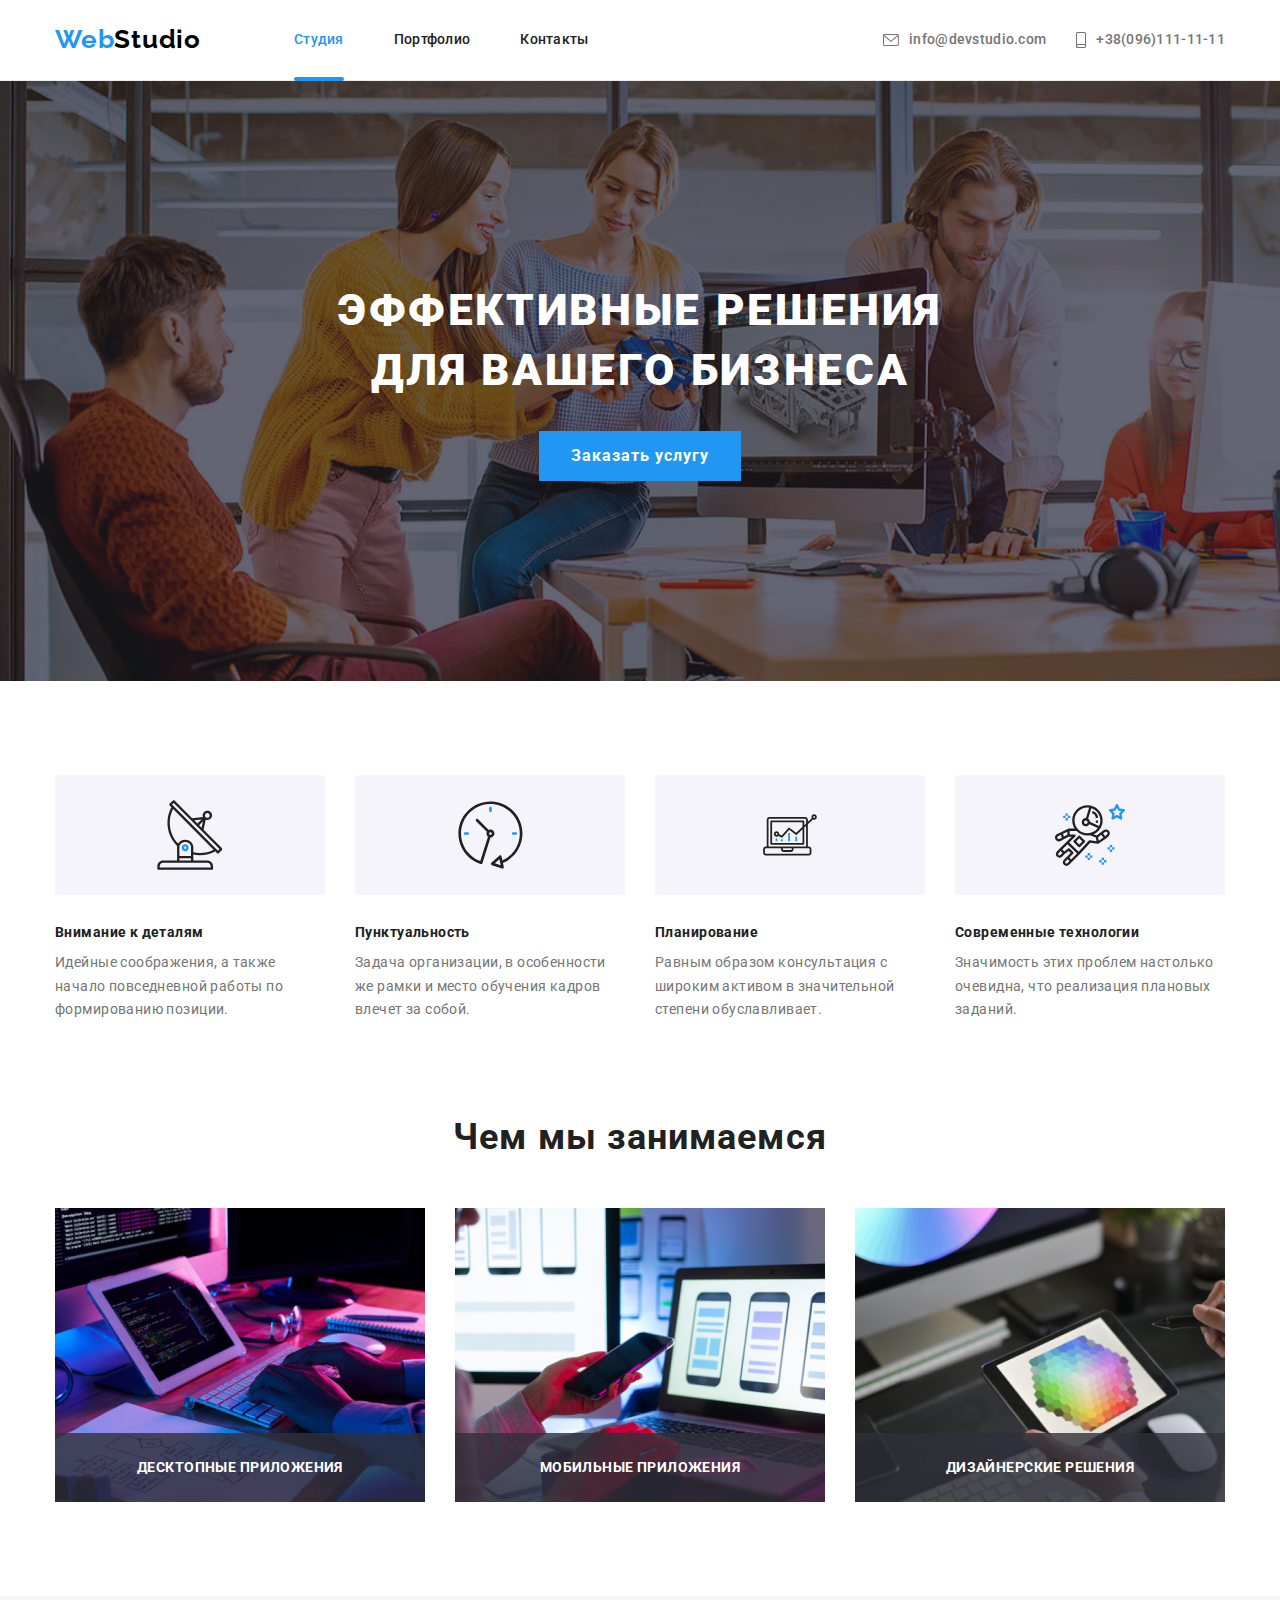
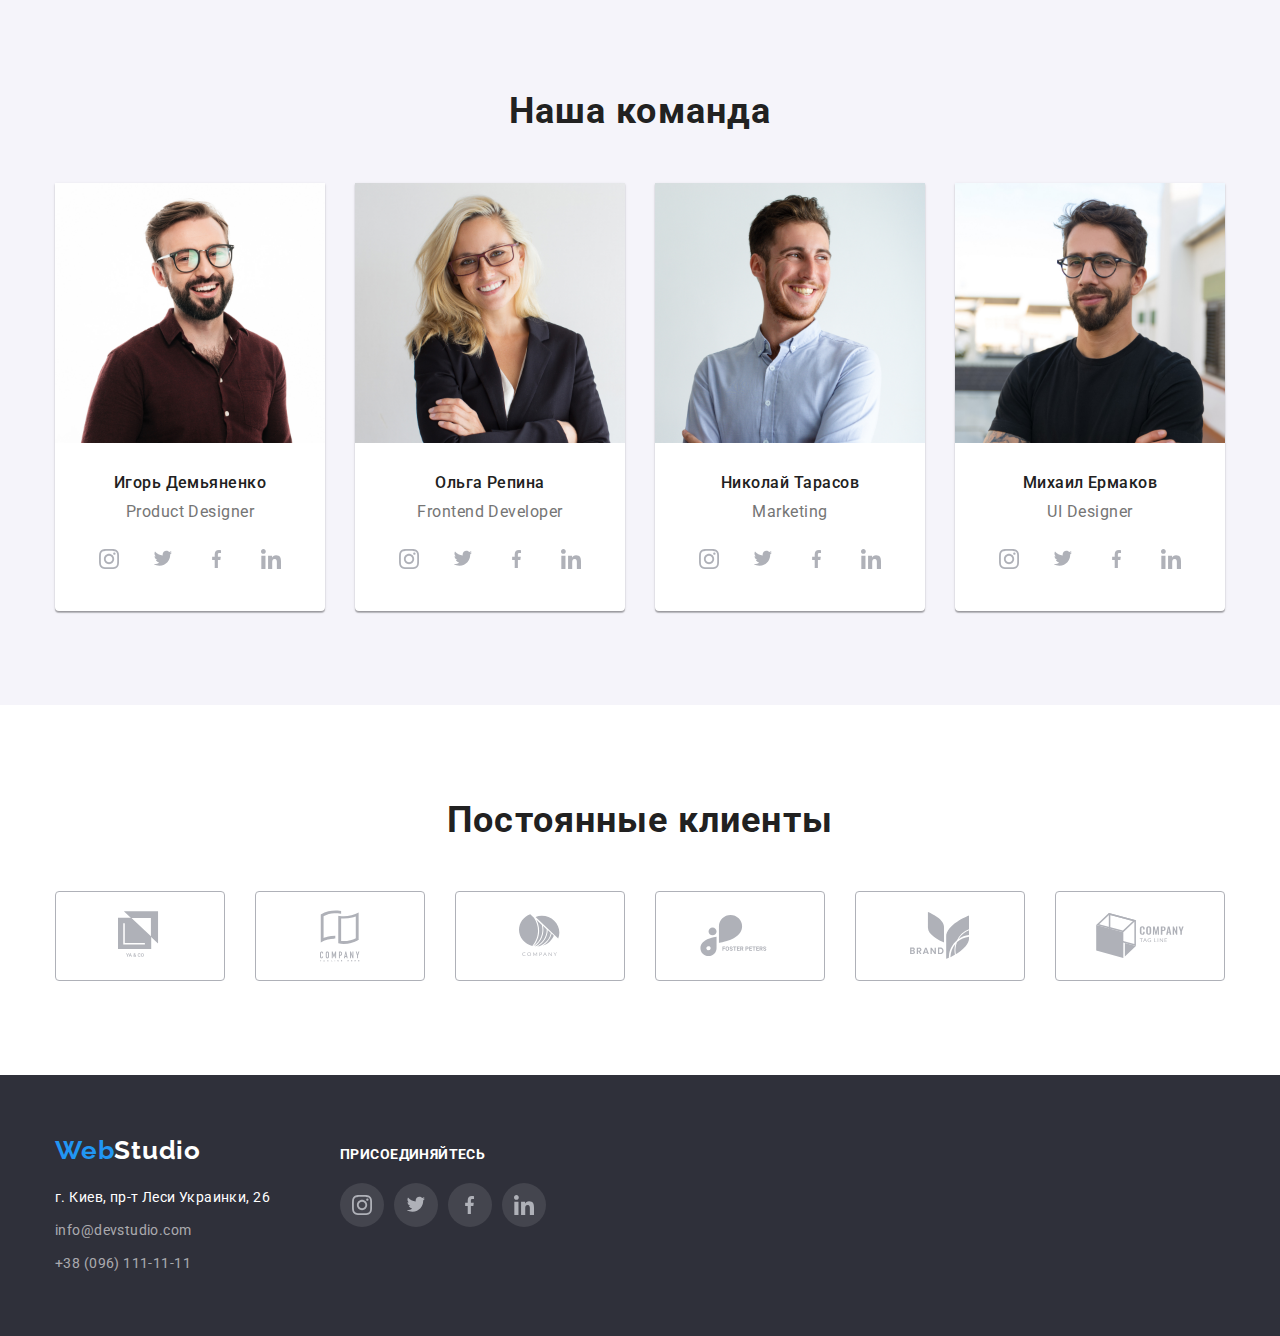
==== index.html @ 2806448b "початок 6 роботи" ====
<!DOCTYPE html>
<html lang="ru">
  <head>
    <meta charset="UTF-8" />
    <meta name="viewport" content="width=device-width, initial-scale=1.0" />
    <title>Home_work</title>
    <link rel="stylesheet" href="./css/normalize.css" />
    <link rel="stylesheet" href="./css/styles.css" />
    <link
      rel="stylesheet"
      href="https://fonts.googleapis.com/css2?family=Raleway:wght@700&family=Roboto:wght@400;500;700;900&display=swap"
    />
  </head>
  <body>
    <header class="header">
      <div class="container header-flexbox">
        <nav class="header-menu">
          <a class="logo-header" href="./index.html">
            <span>Web</span>Studio
          </a>
          <ul class="navigation">
            <li class="navigation-item">
              <a class="navigation-link current" href="./index.html">Студия</a>
            </li>
            <li class="navigation-item">
              <a class="navigation-link" href="./portfolio.html">Портфолио</a>
            </li>
            <li class="navigation-item">
              <a class="navigation-link" href="">Контакты</a>
            </li>
          </ul>
        </nav>
        <ul class="contacts">
          <li class="contacts-item">
            <a href="mailto:info@devstudio.com" class="contacts-link"
              ><svg class="contacts-icon" width="16" height="12">
                <use
                  href="./images/icons/symbol-defs.svg#icon-envelope"
                ></use></svg
              >info@devstudio.com</a
            >
          </li>
          <li class="contacts-item">
            <a href="tel:+380961111111" class="contacts-link"
              ><svg class="contacts-icon" width="10" height="16">
                <use
                  href="./images/icons/symbol-defs.svg#icon-smartphone"
                ></use></svg
              >+38(096)111-11-11</a
            >
          </li>
        </ul>
      </div>
    </header>
    <main>
      <section class="title">
        <h1 class="main-title">Эффективные решения для вашего бизнеса</h1>
        <button class="title-button" data-modal-open>Заказать услугу</button>
      </section>
      <!-- Преимущества компании -->
      <section class="benefits-section">
        <div class="container">
          <ul class="benefits">
            <li class="benefits-item">
              <div class="benefits-icon">
                <svg width="65.32" height="70">
                  <use href="./images/icons/symbol-defs.svg#icon-antenna"></use>
                </svg>
              </div>
              <h3 class="benefits-title">Внимание к деталям</h3>
              <p class="benefits-text">
                Идейные соображения, а также начало повседневной работы по
                формированию позиции.
              </p>
            </li>
            <li class="benefits-item">
              <div class="benefits-icon">
                <svg width="66.96" height="70">
                  <use href="./images/icons/symbol-defs.svg#icon-clock"></use>
                </svg>
              </div>
              <h3 class="benefits-title">Пунктуальность</h3>
              <p class="benefits-text">
                Задача организации, в особенности же рамки и место обучения
                кадров влечет за собой.
              </p>
            </li>
            <li class="benefits-item">
              <div class="benefits-icon">
                <svg width="70" height="53.69">
                  <use href="./images/icons/symbol-defs.svg#icon-diagram"></use>
                </svg>
              </div>
              <h3 class="benefits-title">Планирование</h3>
              <p class="benefits-text">
                Равным образом консультация с широким активом в значительной
                степени обуславливает.
              </p>
            </li>
            <li class="benefits-item">
              <div class="benefits-icon">
                <svg width="70" height="70">
                  <use
                    href="./images/icons/symbol-defs.svg#icon-astronaut"
                  ></use>
                </svg>
              </div>
              <h3 class="benefits-title">Современные технологии</h3>
              <p class="benefits-text">
                Значимость этих проблем настолько очевидна, что реализация
                плановых заданий.
              </p>
            </li>
          </ul>
        </div>
      </section>
      <!-- Чем занимается компания -->
      <section class="section">
        <div class="container">
          <h2 class="section-article">Чем мы занимаемся</h2>
          <ul class="work-list">
            <li class="work-item">
              <img src="./images/img.jpg" width="370" alt="рабочее место" />
              <h3 class="work-item-title">Десктопные приложения</h3>
            </li>
            <li class="work-item">
              <img src="./images/img-(1).jpg" width="370" alt="смартфон" />
              <h3 class="work-item-title">Мобильные приложения</h3>
            </li>
            <li class="work-item">
              <img
                src="./images/img-(2).jpg"
                width="370"
                alt="дизайнерский макет"
              />
              <h3 class="work-item-title">Дизайнерские решения</h3>
            </li>
          </ul>
        </div>
      </section>
      <!-- Наша команда -->
      <section class="section team">
        <div class="container">
          <h2 class="section-article">Наша команда</h2>
          <ul class="team-list">
            <li class="team-item">
              <img
                class="team-img"
                width="270"
                src="./images/Igor.jpg"
                alt="Игорь Демьяненко"
              />
              <div class="team-content">
                <h3 class="team-title">Игорь Демьяненко</h3>
                <p lang="en" class="team-text">Product Designer</p>
                <ul class="social-list">
                  <li class="social-item">
                    <a href="https://www.instagram.com/" class="social-link"
                      ><svg class="social-icon" width="20" height="20">
                        <use
                          href="./images/icons/symbol-defs.svg#icon-instagram"
                        ></use></svg
                    ></a>
                  </li>
                  <li class="social-item">
                    <a href="https://twitter.com/?lang=ru" class="social-link"
                      ><svg class="social-icon" width="20" height="16.5">
                        <use
                          href="./images/icons/symbol-defs.svg#icon-twitter"
                        ></use></svg
                    ></a>
                  </li>
                  <li class="social-item">
                    <a href="https://www.facebook.com/" class="social-link"
                      ><svg class="social-icon" width="10" height="20">
                        <use
                          href="./images/icons/symbol-defs.svg#icon-facebook"
                        ></use></svg
                    ></a>
                  </li>
                  <li class="social-item">
                    <a href="https://www.linkedin.com/" class="social-link"
                      ><svg class="social-icon" width="20" height="20">
                        <use
                          href="./images/icons/symbol-defs.svg#icon-linkedin"
                        ></use></svg
                    ></a>
                  </li>
                </ul>
              </div>
            </li>
            <li class="team-item">
              <img
                class="team-img"
                width="270"
                src="./images/Olga.jpg"
                alt="Ольга Репина"
              />
              <div class="team-content">
                <h3 class="team-title">Ольга Репина</h3>
                <p lang="en" class="team-text">Frontend Developer</p>
                <ul class="social-list">
                  <li class="social-item">
                    <a href="https://www.instagram.com/" class="social-link"
                      ><svg class="social-icon" width="20" height="20">
                        <use
                          href="./images/icons/symbol-defs.svg#icon-instagram"
                        ></use></svg
                    ></a>
                  </li>
                  <li class="social-item">
                    <a href="https://twitter.com/?lang=ru" class="social-link"
                      ><svg class="social-icon" width="20" height="16.5">
                        <use
                          href="./images/icons/symbol-defs.svg#icon-twitter"
                        ></use></svg
                    ></a>
                  </li>
                  <li class="social-item">
                    <a href="https://www.facebook.com/" class="social-link"
                      ><svg class="social-icon" width="10" height="20">
                        <use
                          href="./images/icons/symbol-defs.svg#icon-facebook"
                        ></use></svg
                    ></a>
                  </li>
                  <li class="social-item">
                    <a href="https://www.linkedin.com/" class="social-link"
                      ><svg class="social-icon" width="20" height="20">
                        <use
                          href="./images/icons/symbol-defs.svg#icon-linkedin"
                        ></use></svg
                    ></a>
                  </li>
                </ul>
              </div>
            </li>
            <li class="team-item">
              <img
                class="team-img"
                width="270"
                src="./images/Nikolaj.jpg"
                alt="Николай Тарасов"
              />
              <div class="team-content">
                <h3 class="team-title">Николай Тарасов</h3>
                <p lang="en" class="team-text">Marketing</p>
                <ul class="social-list">
                  <li class="social-item">
                    <a href="https://www.instagram.com/" class="social-link"
                      ><svg class="social-icon" width="20" height="20">
                        <use
                          href="./images/icons/symbol-defs.svg#icon-instagram"
                        ></use></svg
                    ></a>
                  </li>
                  <li class="social-item">
                    <a href="https://twitter.com/?lang=ru" class="social-link"
                      ><svg class="social-icon" width="20" height="16.5">
                        <use
                          href="./images/icons/symbol-defs.svg#icon-twitter"
                        ></use></svg
                    ></a>
                  </li>
                  <li class="social-item">
                    <a href="https://www.facebook.com/" class="social-link"
                      ><svg class="social-icon" width="10" height="20">
                        <use
                          href="./images/icons/symbol-defs.svg#icon-facebook"
                        ></use></svg
                    ></a>
                  </li>
                  <li class="social-item">
                    <a href="https://www.linkedin.com/" class="social-link"
                      ><svg class="social-icon" width="20" height="20">
                        <use
                          href="./images/icons/symbol-defs.svg#icon-linkedin"
                        ></use></svg
                    ></a>
                  </li>
                </ul>
              </div>
            </li>
            <li class="team-item">
              <img
                class="team-img"
                width="270"
                src="./images/Mihail.jpg"
                alt="Михаил Ермаков"
              />
              <div class="team-content">
                <h3 class="team-title">Михаил Ермаков</h3>
                <p lang="en" class="team-text">UI Designer</p>
                <ul class="social-list">
                  <li class="social-item">
                    <a href="https://www.instagram.com/" class="social-link"
                      ><svg class="social-icon" width="20" height="20">
                        <use
                          href="./images/icons/symbol-defs.svg#icon-instagram"
                        ></use></svg
                    ></a>
                  </li>
                  <li class="social-item">
                    <a href="https://twitter.com/?lang=ru" class="social-link"
                      ><svg class="social-icon" width="20" height="16.5">
                        <use
                          href="./images/icons/symbol-defs.svg#icon-twitter"
                        ></use></svg
                    ></a>
                  </li>
                  <li class="social-item">
                    <a href="https://www.facebook.com/" class="social-link"
                      ><svg class="social-icon" width="10" height="20">
                        <use
                          href="./images/icons/symbol-defs.svg#icon-facebook"
                        ></use></svg
                    ></a>
                  </li>
                  <li class="social-item">
                    <a href="https://www.linkedin.com/" class="social-link"
                      ><svg class="social-icon" width="20" height="20">
                        <use
                          href="./images/icons/symbol-defs.svg#icon-linkedin"
                        ></use></svg
                    ></a>
                  </li>
                </ul>
              </div>
            </li>
          </ul>
        </div>
      </section>
      <section class="section">
        <div class="container">
          <h2 class="clients-title">Постоянные клиенты</h2>
          <ul class="clients-list">
            <li class="clients-item">
              <a href="" class="clients-link"
                ><svg class="clients-icon" width="44.27" height="49.23">
                  <use
                    href="./images/icons/symbol-defs.svg#icon-logo_1"
                  ></use></svg
              ></a>
            </li>
            <li class="clients-item">
              <a href="" class="clients-link"
                ><svg class="clients-icon" width="40" height="52">
                  <use
                    href="./images/icons/symbol-defs.svg#icon-logo_2"
                  ></use></svg
              ></a>
            </li>
            <li class="clients-item">
              <a href="" class="clients-link"
                ><svg class="clients-icon" width="41" height="42.6">
                  <use
                    href="./images/icons/symbol-defs.svg#icon-logo_3"
                  ></use></svg
              ></a>
            </li>
            <li class="clients-item">
              <a href="" class="clients-link"
                ><svg class="clients-icon" width="79.66" height="42.02">
                  <use
                    href="./images/icons/symbol-defs.svg#icon-logo_4"
                  ></use></svg
              ></a>
            </li>
            <li class="clients-item">
              <a href="" class="clients-link"
                ><svg class="clients-icon" width="59" height="47">
                  <use
                    href="./images/icons/symbol-defs.svg#icon-logo_5"
                  ></use></svg
              ></a>
            </li>
            <li class="clients-item">
              <a href="" class="clients-link"
                ><svg class="clients-icon" width="88.46" height="45.44">
                  <use
                    href="./images/icons/symbol-defs.svg#icon-logo_6"
                  ></use></svg
              ></a>
            </li>
          </ul>
        </div>
      </section>
    </main>
    <footer class="footer">
      <div class="container footer-container">
        <div>
          <a class="logo-footer" href="./index.html">
            <span>Web</span>Studio
          </a>
          <address class="address">
            <span class="address-text">г. Киев, пр-т Леси Украинки, 26</span>
            <a href="mailto:info@devstudio.com" class="footer-contact"
              >info@devstudio.com</a
            >
            <a href="tel:+380961111111" class="footer-contact"
              >+38 (096) 111-11-11</a
            >
          </address>
        </div>
        <div class="footer-social">
          <p class="footer-social-title">присоединяйтесь</p>
          <ul class="social-list">
            <li class="social-item">
              <a href="https://www.instagram.com/" class="social-link"
                ><svg class="social-icon" width="20" height="20">
                  <use
                    href="./images/icons/symbol-defs.svg#icon-instagram"
                  ></use></svg
              ></a>
            </li>
            <li class="social-item">
              <a href="https://twitter.com/?lang=ru" class="social-link"
                ><svg class="social-icon" width="20" height="16.5">
                  <use
                    href="./images/icons/symbol-defs.svg#icon-twitter"
                  ></use></svg
              ></a>
            </li>
            <li class="social-item">
              <a href="https://www.facebook.com/" class="social-link"
                ><svg class="social-icon" width="10" height="20">
                  <use
                    href="./images/icons/symbol-defs.svg#icon-facebook"
                  ></use></svg
              ></a>
            </li>
            <li class="social-item">
              <a href="https://www.linkedin.com/" class="social-link"
                ><svg class="social-icon" width="20" height="20">
                  <use
                    href="./images/icons/symbol-defs.svg#icon-linkedin"
                  ></use></svg
              ></a>
            </li>
          </ul>
        </div>
      </div>
    </footer>
    <div class="backdrop is-hidden" data-modal>
      <div class="modal">
        <button class="modal-close-button" data-modal-close>
          <svg
            width="30"
            height="30"
            fill="none"
            xmlns="http://www.w3.org/2000/svg"
          >
            <circle cx="15" cy="15" r="15" fill="#fff" />
            <circle
              cx="15"
              cy="15"
              r="14.5"
              stroke="#000"
              stroke-opacity=".1"
            />
            <path
              d="M21 10.108L19.892 9 15.5 13.392 11.108 9 10 10.108l4.392 4.392L10 18.892 11.108 20l4.392-4.392L19.892 20 21 18.892 16.608 14.5 21 10.108z"
              fill="#000"
            />
          </svg>
        </button>
      </div>
    </div>
    <script src="./js/modal.js"></script>
  </body>
</html>
---- css/styles.css ----
:root {
  --white: #fff;
  --active: #2196f3;
  --black-text: #212121;
  --gray-text: #757575;
  --gray-2: rgba(255, 255, 255, 0.6);
  --background: #2f303a;
  --background-2: #f5f4fa;
  --background-hero: #c4c4c4;
  --background-work: rgba(47, 48, 58, 0.8);
  --black: #000;
  --icon-color: #afb1b8;
  --portfolio-line: #ececec;
  --portfolio-item-border: #eeeeee;
  --portfolio-item-background: rgba(33, 150, 243, 0.9);
  --background-modal: rgba(0, 0, 0, 0.2);
}

img {
  display: block;
  max-width: 100%;
  height: auto;
}

body {
  font-family: 'Roboto', sans-serif;
}

.container {
  width: 1200px;
  padding: 0 15px;
  margin-right: auto;
  margin-left: auto;
}
/* Хедер початок */
.header-menu {
  display: flex;
  padding-top: 24px;
  padding-bottom: 25px;
}

.header {
  border-bottom: 1px solid var(--portfolio-line);
}

.navigation {
  display: flex;
  list-style: none;
  margin: 0;
  padding: 0;
  align-items: center;
}

.navigation-item:not(:last-child) {
  margin-right: 50px;
}

.contacts {
  display: flex;
  list-style: none;
  padding: 0;
  margin: 0;
}

.header-flexbox {
  display: flex;
  justify-content: space-between;
  align-items: center;
}

/* логотип ВебСтудіо */
.logo-header,
.logo-footer {
  font-family: 'Raleway', sans-serif;
  font-style: normal;
  font-weight: 700;
  font-size: 26px;
  line-height: 1.19;
  letter-spacing: 0.03em;
  text-decoration: none;
}
.logo-header {
  color: var(--black);
  margin-right: 93px;
}
.logo-footer {
  color: var(--white);
  margin-bottom: 20px;
  display: block;
}

/* меню навігації в хедері */

.navigation-link {
  display: block;
  font-style: normal;
  font-weight: 500;
  font-size: 14px;
  line-height: 1.14;
  letter-spacing: 0.02em;
  color: var(--black-text);
  text-decoration: none;
  padding-bottom: 7px;
  padding-top: 8px;
  transition-property: color;
  transition-duration: 250ms;
  transition-timing-function: cubic-bezier(0.4, 0, 0.2, 1);
}
.current {
  position: relative;
}
.current::after {
  content: '';
  width: 100%;
  height: 4px;
  border-radius: 2px;
  background-color: var(--active);
  position: absolute;
  bottom: -26px;
  left: 0;
}

.contacts-item:not(:last-child) {
  margin-right: 30px;
}
.contacts-icon {
  fill: currentColor;
  margin-right: 10px;
  transition-property: fill;
  transition-duration: 250ms;
  transition-timing-function: cubic-bezier(0.4, 0, 0.2, 1);
}
.contacts-link {
  display: flex;
  align-items: center;
  color: var(--gray-text);
  font-style: normal;
  font-weight: 500;
  font-size: 14px;
  line-height: 1.14;
  letter-spacing: 0.02em;
  text-decoration: none;
  transition-property: color;
  transition-duration: 250ms;
  transition-timing-function: cubic-bezier(0.4, 0, 0.2, 1);
}

.contacts-link:hover .contacts-icon,
.contacts-link:focus .contacts-icon {
  fill: var(--active);
}

/*  Хедер кінець */

/* футер початок */

.address {
  display: inline-block;
  color: var(--white);
  font-style: normal;
  font-weight: 400;
  font-size: 14px;
  line-height: 1.71;
  letter-spacing: 0.03em;
}
.address-text {
  display: block;
  margin-bottom: 9px;
}
/* тел і емеіл в футері */

.footer-contact {
  font-style: normal;
  font-weight: 400;
  font-size: 14px;
  line-height: 1.71;
  letter-spacing: 0.03em;
  color: var(--gray-2);
  text-decoration: none;
  display: block;
  transition-property: color;
  transition-duration: 250ms;
  transition-timing-function: cubic-bezier(0.4, 0, 0.2, 1);
}
.footer-contact:not(:last-child) {
  margin-bottom: 9px;
}
.footer {
  background-color: var(--background);
  padding: 60px 0;
}
.footer-container {
  display: flex;
  align-items: baseline;
}
.footer-social {
  margin-left: 70px;
}
.footer-social-title {
  font-style: normal;
  font-weight: 700;
  font-size: 14px;
  line-height: 1.14;
  letter-spacing: 0.03em;
  text-transform: uppercase;
  color: var(--white);
  margin: 0 0 20px;
}
.footer-social .social-link {
  background-color: rgba(255, 255, 255, 0.1);
  transition-property: background-color;
  transition-duration: 250ms;
  transition-timing-function: cubic-bezier(0.4, 0, 0.2, 1);
}

/* Футер кінець */

/* Основний контент плчаток */

.section {
  padding: 94px 0;
}

/* область "Эффективные решения для вашего бизнеса" */
.main-title {
  color: var(--white);
  font-style: normal;
  font-weight: 900;
  font-size: 44px;
  line-height: 1.36;
  text-align: center;
  letter-spacing: 0.06em;
  text-transform: uppercase;
  max-width: 696px;
  margin-right: auto;
  margin-left: auto;
  margin-top: 0;
  margin-bottom: 30px;
}

.title {
  background: linear-gradient(
      90deg,
      rgba(47, 48, 58, 0.4) 50%,
      rgba(47, 48, 58, 0.4) 100%
    ),
    url(../images/Background.jpg);
  padding: 200px 0;
  text-align: center;
  max-width: 1600px;
  margin-right: auto;
  margin-left: auto;
  background-color: var(--background-hero);
}
/* кнопка "заказать услуги" */
.title-button {
  background-color: var(--active);
  color: var(--white);
  font-style: normal;
  font-weight: 700;
  font-size: 16px;
  line-height: 1.875;
  padding: 10px 32px;
  letter-spacing: 0.06em;
  border: none;
}
/* Преимущества компании */
.benefits-section {
  padding-top: 94px;
}
.benefits-icon {
  background-color: var(--background-2);
  border-radius: 4px;
  width: 270px;
  height: 120px;
  margin-bottom: 30px;
  display: flex;
  align-items: center;
  justify-content: center;
}
.benefits-title {
  color: var(--black-text);
  font-style: normal;
  font-weight: 700;
  font-size: 14px;
  line-height: 1.14;
  letter-spacing: 0.03em;
  margin: 0 0 10px;
}
.benefits-text {
  color: var(--gray-text);
  font-style: normal;
  font-weight: 400;
  font-size: 14px;
  line-height: 1.71;
  letter-spacing: 0.03em;
  margin: 0;
}
.benefits {
  list-style: none;
  display: flex;
  margin: 0;
  padding: 0;
}
.benefits-item {
  width: calc((100% - 30px * 3) / 4);
}
.benefits-item:not(:last-child) {
  margin-right: 30px;
}
/* Чем занимается компания */
.work-list {
  list-style: none;
  display: flex;
  margin: 0;
  padding: 0;
}
.work-item {
  width: calc((100% - 30px * 2) / 3);
  position: relative;
}
.work-item:not(:last-child) {
  margin-right: 30px;
}
.work-item-title {
  font-style: normal;
  font-weight: 700;
  font-size: 14px;
  line-height: 1.14;
  text-align: center;
  letter-spacing: 0.03em;
  text-transform: uppercase;
  color: var(--white);
  display: block;
  background-color: var(--background-work);
  padding: 27px 82px;
  margin: 0;
  position: absolute;
  bottom: 0;
  /* right: 0; */
  left: 0;
  width: 100%;
}
.section-article {
  color: var(--black-text);
  font-style: normal;
  font-weight: 700;
  font-size: 36px;
  line-height: 1.17;
  text-align: center;
  letter-spacing: 0.03em;
  margin: 0 0 50px;
}
/* Команда */
.team-title {
  color: var(--black-text);
  font-style: normal;
  font-weight: 500;
  font-size: 16px;
  line-height: 1.19;
  text-align: center;
  letter-spacing: 0.03em;
  margin: 0 0 10px;
}
.team-text {
  color: var(--gray-text);
  font-style: normal;
  font-weight: 400;
  font-size: 16px;
  line-height: 1.19;
  text-align: center;
  letter-spacing: 0.03em;
  margin: 0 0 16px;
}

.team {
  background-color: var(--background-2);
}
.team-list {
  list-style: none;
  display: flex;
  margin: 0;
  padding: 0;
}

.team-content {
  padding: 30px 32px;
}

.team-item {
  width: calc((100% - 30px * 3) / 4);
  background-color: var(--white);
  box-shadow: 0px 1px 3px rgba(0, 0, 0, 0.12), 0px 1px 1px rgba(0, 0, 0, 0.14),
    0px 2px 1px rgba(0, 0, 0, 0.2);
  border-radius: 0px 0px 4px 4px;
}
.team-item:not(:last-child) {
  margin-right: 30px;
}

/* Клієнти */
.clients-title {
  font-style: normal;
  font-weight: 700;
  font-size: 36px;
  line-height: 1.17;
  text-align: center;
  letter-spacing: 0.03em;
  color: var(--black-text);
  margin: 0 0 50px;
}
.clients-list {
  list-style: none;
  display: flex;
  padding: 0;
  margin: 0;
}
.clients-item:not(:last-child) {
  margin-right: 30px;
}
.clients-item {
  width: calc((100% - 30px * 5) / 6);
}
.clients-link {
  display: flex;
  justify-content: center;
  align-items: center;
  height: 90px;
  border: 1px solid var(--icon-color);
  border-radius: 4px;
  transition-property: border;
  transition-duration: 250ms;
  transition-timing-function: cubic-bezier(0.4, 0, 0.2, 1);
}
.clients-icon {
  fill: var(--icon-color);
  transition-property: fill;
  transition-duration: 250ms;
  transition-timing-function: cubic-bezier(0.4, 0, 0.2, 1);
}
.clients-link:hover,
.clients-link:focus {
  border: 1px solid var(--active);
}

.clients-link:hover .clients-icon,
.clients-link:focus .clients-icon {
  fill: var(--active);
}

/* ПОРТФОЛІО */

/* кнопки фільтрів в портфоліо */
.portfolio-menu {
  list-style: none;
  padding: 0;
  margin: 0 0 50px;
  text-align: center;
}
.portfolio-menu-item {
  display: inline-block;
}
.portfolio-menu-item:not(:last-child) {
  margin-right: 8px;
}
.portfolio-button {
  color: var(--black-text);
  background-color: var(--background-2);
  font-style: normal;
  font-weight: 500;
  font-size: 16px;
  line-height: 1.62;
  text-align: center;
  letter-spacing: 0.03em;
  border: none;
  border-radius: 4px;
  padding: 6px 22px;

  transition-property: color, background-color, box-shadow;
  transition-duration: 250ms;
  transition-timing-function: cubic-bezier(0.4, 0, 0.2, 1);
}
.portfolio-button:hover,
.portfolio-button:focus {
  color: var(--white);
  background-color: var(--active);
  box-shadow: 0px 3px 1px rgba(0, 0, 0, 0.1), 0px 1px 2px rgba(0, 0, 0, 0.08),
    0px 2px 2px rgba(0, 0, 0, 0.12);
}
/* головний контент портфоліо */
.portfolio {
  list-style: none;
  display: flex;
  flex-wrap: wrap;
  padding: 0;
  margin: 0;
}

.portfolio-title {
  color: var(--black-text);
  font-style: normal;
  font-weight: 700;
  font-size: 18px;
  line-height: 2;
  letter-spacing: 0.06em;
  text-decoration: none;
  margin-bottom: 4px;
  margin-top: 0;
}
.portfolio-text {
  color: var(--gray-text);
  font-style: normal;
  font-weight: 400;
  font-size: 16px;
  line-height: 1.87;
  letter-spacing: 0.03em;
  margin: 0;
}

.portfolio-item-text {
  padding: 20px 24px 20px 24px;
  border-right: 1px solid var(--portfolio-item-border);
  border-bottom: 1px solid var(--portfolio-item-border);
  border-left: 1px solid var(--portfolio-item-border);
}

.portfolio-item {
  margin-right: 30px;
  margin-bottom: 30px;
  width: calc((100% - 30px * 2) / 3);
}
.portfolio-item:nth-child(3n) {
  margin-right: 0;
}
.portfolio-item:nth-child(n + 7) {
  margin-bottom: 0;
}

.portfolio-link {
  text-decoration: none;
  display: block;
  transition-property: box-shadow;
  transition-duration: 250ms;
  transition-timing-function: cubic-bezier(0.4, 0, 0.2, 1);
}

.portfolio-link:hover,
.portfolio-link:focus {
  box-shadow: 0px 1px 1px rgba(0, 0, 0, 0.12), 0px 4px 4px rgba(0, 0, 0, 0.06),
    1px 4px 6px rgba(0, 0, 0, 0.16);
}

.overlay {
  position: relative;
  overflow: hidden;
}

.portfolio-sub-text {
  position: absolute;
  top: 0;
  font-style: normal;
  font-weight: 400;
  font-size: 18px;
  line-height: 1.55;
  letter-spacing: 0.03em;
  color: var(--white);
  background-color: var(--portfolio-item-background);
  padding: 63px 24px;
  margin: 0;
  transform: translateY(100%);
  transition: transform 250ms cubic-bezier(0.4, 0, 0.2, 1);
  height: 100%;
}
.portfolio-link:hover .portfolio-sub-text,
.portfolio-link:focus .portfolio-sub-text {
  transform: translateY(0%);
}

.logo-footer > span,
.logo-header > span,
.footer-contact:hover,
.footer-contact:focus,
.navigation-link:hover,
.navigation-link:focus,
.current,
.contacts-link:hover,
.contacts-link:focus {
  color: var(--active);
}

/* Іконки */
/* іконки соціальних мереж */
.social-list {
  display: flex;
  justify-content: center;
  padding: 0;
  margin: 0;
  list-style: none;
}
.social-item {
  padding: 0;
  margin: 0;
}
.social-item:not(:last-child) {
  margin-right: 10px;
}
.social-link {
  display: flex;
  justify-content: center;
  align-items: center;
  padding: 0;
  margin: 0;
  width: 44px;
  height: 44px;
  border-radius: 50%;
  background-color: var(--white);
  transition-property: background-color;
  transition-duration: 250ms;
  transition-timing-function: cubic-bezier(0.4, 0, 0.2, 1);
}
.social-icon {
  fill: var(--icon-color);
  transition-property: fill;
  transition-duration: 250ms;
  transition-timing-function: cubic-bezier(0.4, 0, 0.2, 1);
}
.social-link:hover,
.social-link:focus {
  background-color: var(--active);
}
.social-link:hover .social-icon,
.social-link:focus .social-icon {
  fill: var(--white);
}

/* Модальне вікно */

.backdrop {
  position: fixed;
  background-color: var(--background-modal);
  top: 0;
  left: 0;
  width: 100%;
  height: 100%;
  transition: opacity 250ms cubic-bezier(0.4, 0, 0.2, 1);
}

.modal {
  position: absolute;
  top: 50%;
  left: 50%;
  transform: translate(-50%, -50%) scale(1);
  width: 100%;
  max-width: 528px;
  height: 100%;
  max-height: 581px;
  box-shadow: 0px 1px 3px rgba(0, 0, 0, 0.12), 0px 1px 1px rgba(0, 0, 0, 0.14),
    0px 2px 1px rgba(0, 0, 0, 0.2);
  border-radius: 4px;
  background-color: var(--white);
  transition: transform 250ms cubic-bezier(0.4, 0, 0.2, 1);
}

.modal-close-button {
  padding: 0;
  border: none;
  position: absolute;
  top: 8px;
  right: 8px;
  background-color: var(--white);
}

.backdrop.is-hidden {
  opacity: 0;
  pointer-events: none;
}

.backdrop.is-hidden .modal {
  transform: translate(-50%, -50%) scale(2);
}
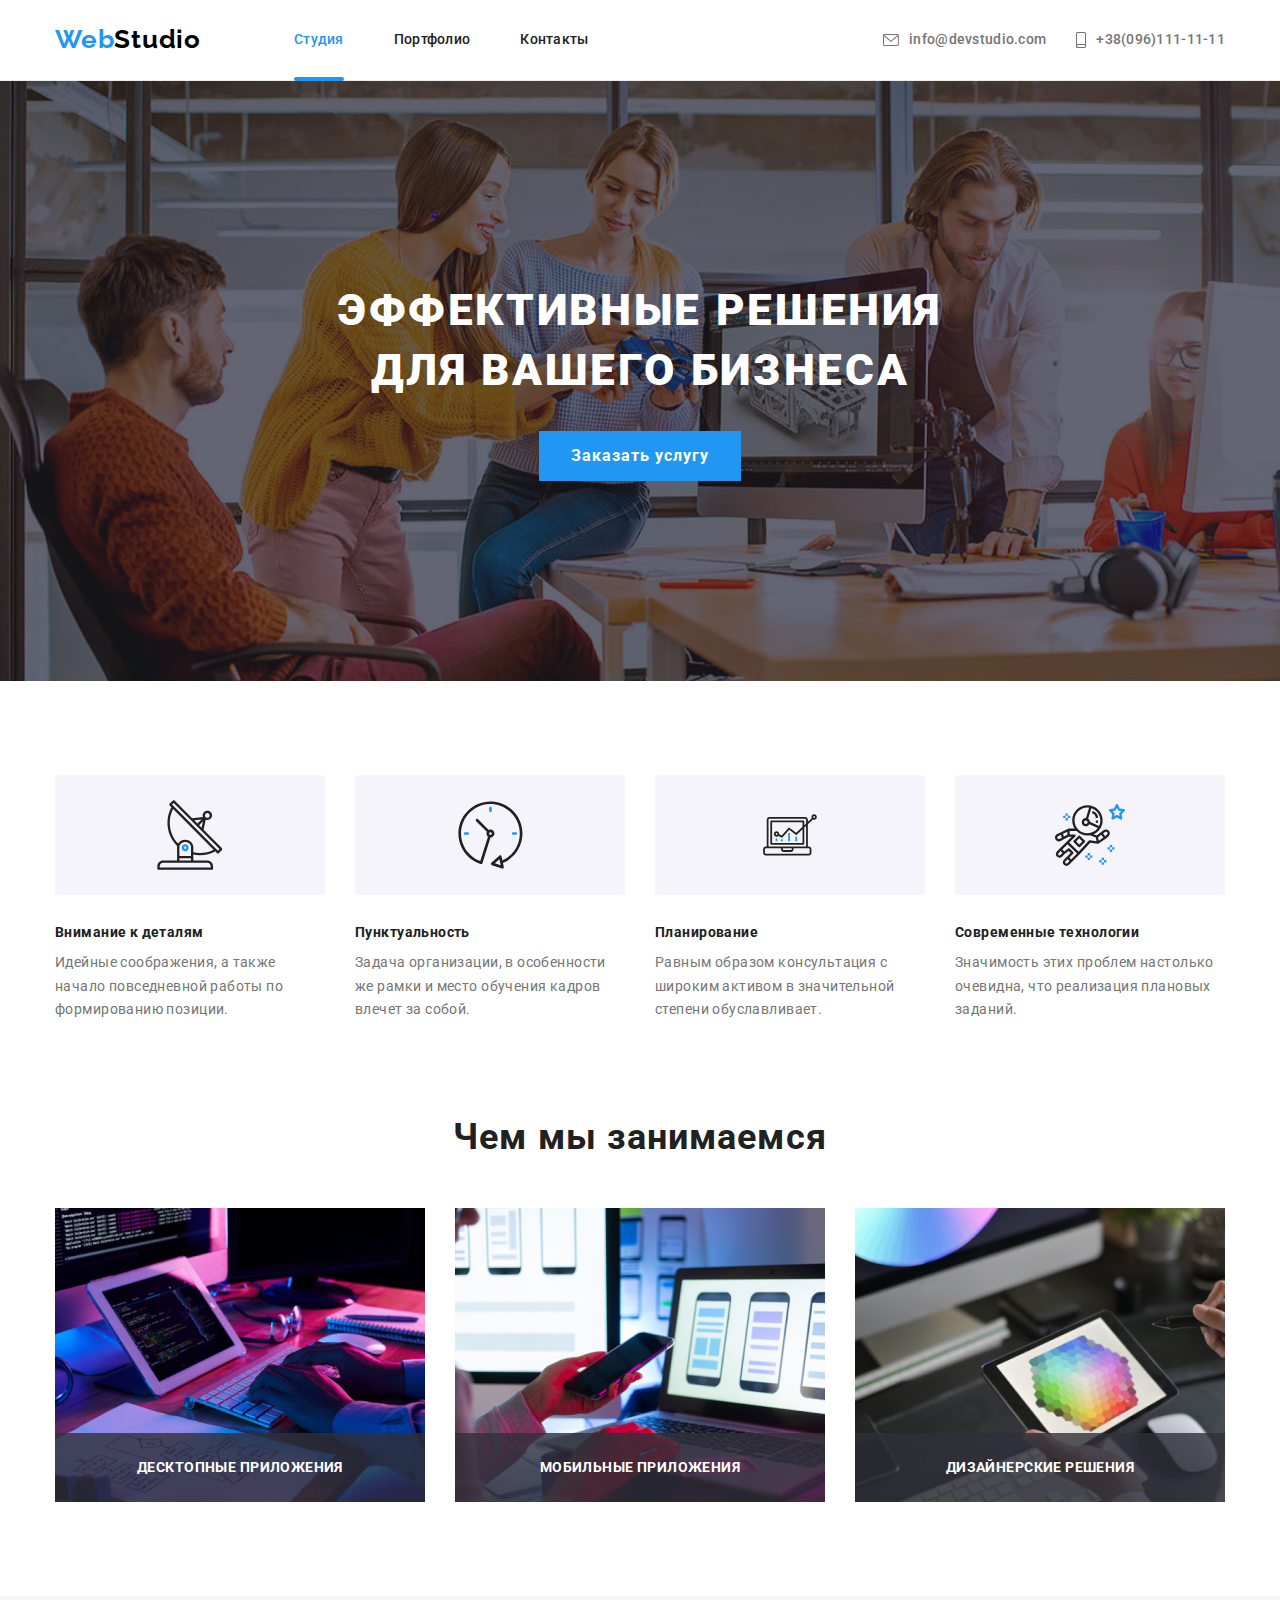
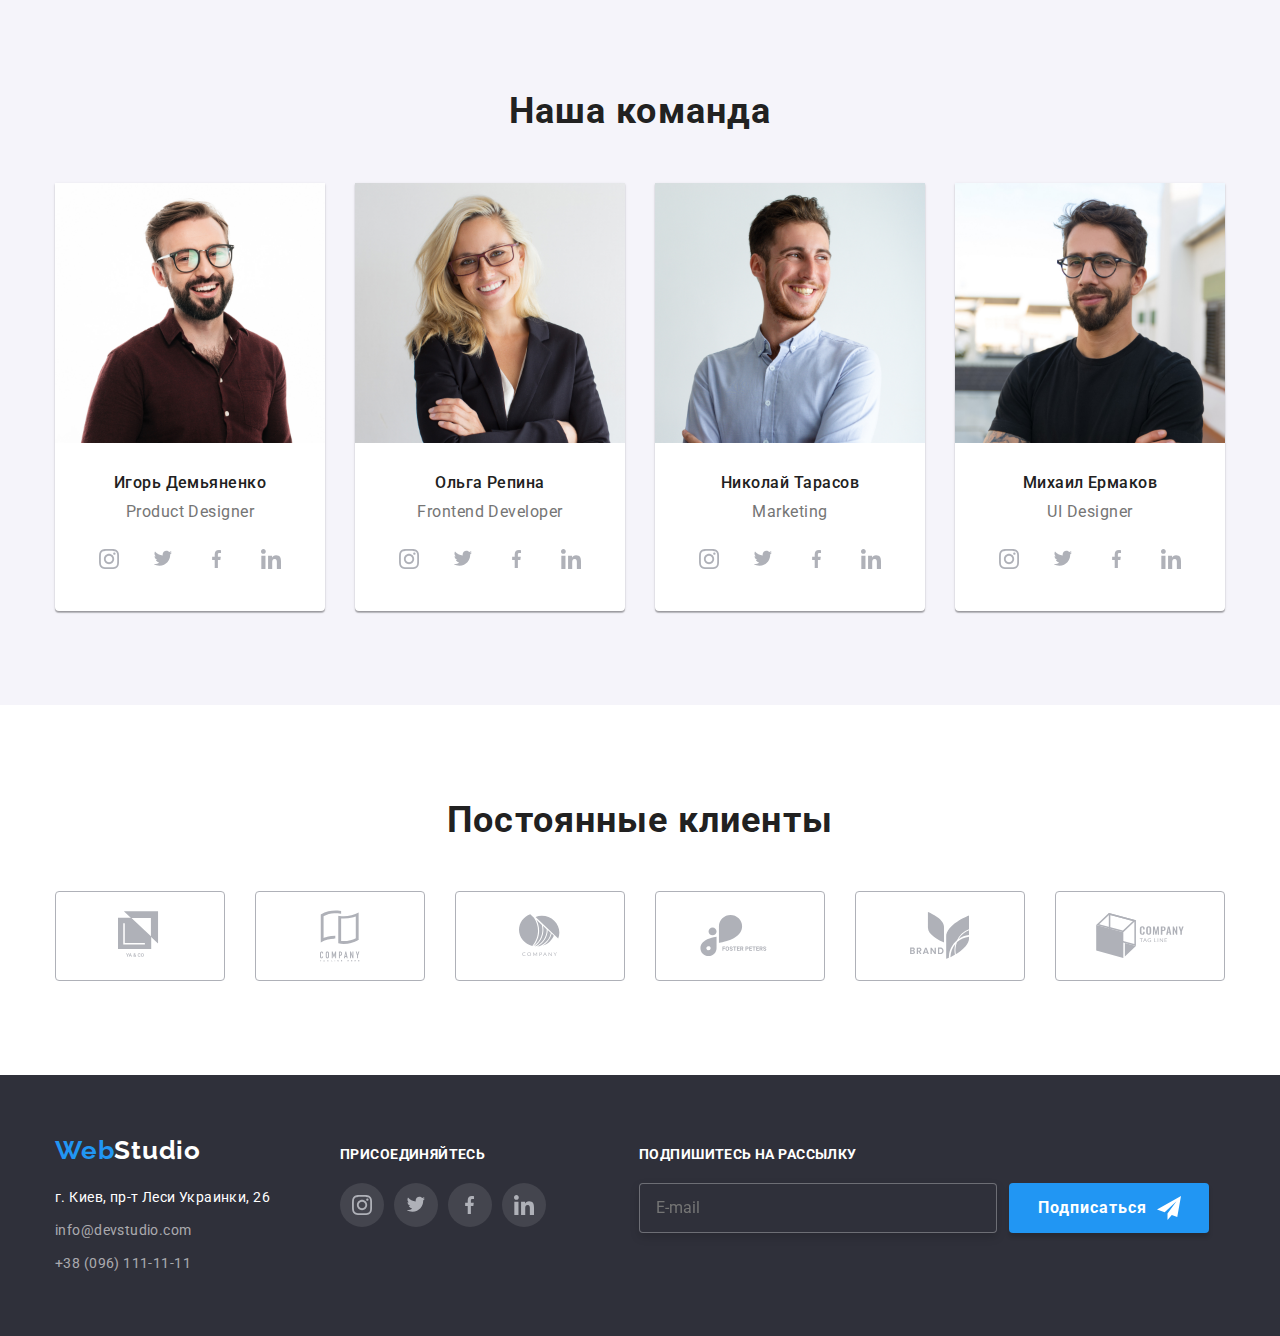
==== commit 8a855801: "дз 6" ====
--- a/index.html
+++ b/index.html
@@ -439,31 +439,145 @@
             </li>
           </ul>
         </div>
+        <form action="" class="subscribe-form">
+          <div>
+            <label for="mail" class="subscribe-form-text"
+              >Подпишитесь на рассылку</label
+            >
+            <input
+              type="email"
+              class="subscribe-input"
+              name="mail"
+              id="mail"
+              placeholder="E-mail"
+            />
+          </div>
+          <button class="subscribe-button">
+            <span class="subscribe-button-text">Подписаться</span>
+            <svg
+              width="24"
+              height="24"
+              fill="none"
+              xmlns="http://www.w3.org/2000/svg"
+            >
+              <path
+                d="M24 0L0 13.5l7.67 2.84L19.5 5.25l-8.998 12.14.007.002-.009-.002V24l4.301-5.018L20.251 21 24 0z"
+                fill="#fff"
+              />
+            </svg>
+          </button>
+        </form>
       </div>
     </footer>
     <div class="backdrop is-hidden" data-modal>
       <div class="modal">
         <button class="modal-close-button" data-modal-close>
           <svg
-            width="30"
-            height="30"
+            class="modal-close-button-icon"
+            width="11"
+            height="11"
             fill="none"
             xmlns="http://www.w3.org/2000/svg"
           >
-            <circle cx="15" cy="15" r="15" fill="#fff" />
-            <circle
-              cx="15"
-              cy="15"
-              r="14.5"
-              stroke="#000"
-              stroke-opacity=".1"
-            />
             <path
-              d="M21 10.108L19.892 9 15.5 13.392 11.108 9 10 10.108l4.392 4.392L10 18.892 11.108 20l4.392-4.392L19.892 20 21 18.892 16.608 14.5 21 10.108z"
-              fill="#000"
+              d="M11 1.108L9.892 0 5.5 4.392 1.108 0 0 1.108 4.392 5.5 0 9.892 1.108 11 5.5 6.608 9.892 11 11 9.892 6.608 5.5 11 1.108z"
             />
           </svg>
         </button>
+        <form action="" class="modal-form" autocomplete="off">
+          <span class="modal-form-text"
+            >Оставьте свои данные, мы вам перезвоним</span
+          >
+
+          <div class="modal-form-field">
+            <label for="name" class="modal-form-label">Имя</label>
+            <input type="text" class="modal-form-input" name="name" id="name" />
+            <svg
+              width="12"
+              height="12"
+              class="modal-form-icon name"
+              xmlns="http://www.w3.org/2000/svg"
+            >
+              <path
+                d="M6 6a3 3 0 100-6 3 3 0 100 6zm0 1.5c-2.002 0-6 1.005-6 3v.75c0 .412.338.75.75.75h10.5c.412 0 .75-.338.75-.75v-.75c0-1.995-3.998-3-6-3z"
+              />
+            </svg>
+          </div>
+
+          <div class="modal-form-field">
+            <label for="telephone" class="modal-form-label">Телефон</label>
+            <input
+              type="tel"
+              class="modal-form-input"
+              name="telephone"
+              id="telephone"
+            />
+            <svg
+              class="modal-form-icon phone"
+              width="14"
+              height="14"
+              xmlns="http://www.w3.org/2000/svg"
+            >
+              <path
+                d="M11.996 9.123l-1.838-.21a1.44 1.44 0 00-1.187.412l-1.332 1.332a10.888 10.888 0 01-4.769-4.77L4.21 4.55a1.44 1.44 0 00.412-1.187l-.21-1.824a1.448 1.448 0 00-1.44-1.28H1.72C.902.257.222.937.272 1.754c.384 6.18 5.327 11.116 11.5 11.5.817.05 1.498-.63 1.498-1.448v-1.252a1.434 1.434 0 00-1.274-1.432z"
+              />
+            </svg>
+          </div>
+
+          <div class="modal-form-field">
+            <label for="email" class="modal-form-label">Почта</label>
+            <input
+              type="email"
+              class="modal-form-input"
+              name="email"
+              id="email"
+            />
+            <svg
+              class="modal-form-icon letter"
+              width="16"
+              height="12"
+              xmlns="http://www.w3.org/2000/svg"
+            >
+              <path
+                d="M14 0H2C1.175 0 .507.675.507 1.5l-.007 9c0 .825.675 1.5 1.5 1.5h12c.825 0 1.5-.675 1.5-1.5v-9C15.5.675 14.825 0 14 0zm-.3 3.188L8.398 6.502a.759.759 0 01-.795 0L2.3 3.187a.637.637 0 11.675-1.08L8 5.25l5.025-3.143a.637.637 0 11.675 1.08z"
+              />
+            </svg>
+          </div>
+
+          <div class="comment">
+            <label for="comment" class="modal-form-label">Комментарий</label>
+            <textarea
+              name="comment"
+              id="comment"
+              rows="5"
+              placeholder="Введите текст"
+              class="form-comment"
+            ></textarea>
+          </div>
+          <div class="agreement-field">
+            <label class="agreement-text"
+              ><input type="checkbox" class="agreement" />
+              <svg
+                class="agreement-icon"
+                width="16"
+                height="15"
+                fill="none"
+                xmlns="http://www.w3.org/2000/svg"
+              >
+                <rect width="16" height="15" rx="2" />
+                <path
+                  d="M3.957 7.752l-.069-.066-.069.065-.888.842-.076.072.076.073 3.496 3.334.069.066.069-.066 7.504-7.158.076-.073-.076-.072-.882-.841-.069-.066-.069.066-6.553 6.246-2.539-2.422z"
+                  fill="#fff"
+                  stroke="#fff"
+                  stroke-width=".2"
+                /></svg
+              >Соглашаюсь с рассылкой и принимаю
+              <a href=""> Условия договора</a></label
+            >
+          </div>
+
+          <button class="submit">Отправить</button>
+        </form>
       </div>
     </div>
     <script src="./js/modal.js"></script>
--- a/css/styles.css
+++ b/css/styles.css
@@ -14,6 +14,7 @@
   --portfolio-item-border: #eeeeee;
   --portfolio-item-background: rgba(33, 150, 243, 0.9);
   --background-modal: rgba(0, 0, 0, 0.2);
+  --placeholder-text: rgba(117, 117, 117, 0.5);
 }
 
 img {
@@ -195,6 +196,7 @@
 }
 .footer-social {
   margin-left: 70px;
+  margin-right: 93px;
 }
 .footer-social-title {
   font-style: normal;
@@ -213,9 +215,56 @@
   transition-timing-function: cubic-bezier(0.4, 0, 0.2, 1);
 }
 
+.subscribe-form {
+  display: flex;
+  align-items: flex-end;
+}
+
+.subscribe-form-text {
+  font-style: normal;
+  font-weight: 700;
+  font-size: 14px;
+  line-height: 1.14;
+  letter-spacing: 0.03em;
+  text-transform: uppercase;
+  color: var(--white);
+  margin-bottom: 20px;
+  display: block;
+}
+
+.subscribe-input {
+  border: 1px solid rgba(255, 255, 255, 0.3);
+  filter: drop-shadow(0px 4px 4px rgba(0, 0, 0, 0.15));
+  border-radius: 4px;
+  background-color: var(--background);
+  margin-right: 12px;
+  padding: 15px 16px;
+  width: 358px;
+}
+
+.subscribe-button {
+  padding: 10px 28px 10px 29px;
+  background: var(--active);
+  box-shadow: 0px 4px 4px rgba(0, 0, 0, 0.15);
+  border-radius: 4px;
+  font-style: normal;
+  font-weight: 700;
+  font-size: 16px;
+  line-height: 1.875;
+  letter-spacing: 0.06em;
+  color: var(--white);
+  display: flex;
+  align-items: center;
+  border: none;
+}
+
+.subscribe-button-text {
+  margin-right: 10px;
+}
+
 /* Футер кінець */
 
-/* Основний контент плчаток */
+/* Основний контент початок */
 
 .section {
   padding: 94px 0;
@@ -659,6 +708,7 @@
   border-radius: 4px;
   background-color: var(--white);
   transition: transform 250ms cubic-bezier(0.4, 0, 0.2, 1);
+  padding: 40px;
 }
 
 .modal-close-button {
@@ -668,6 +718,166 @@
   top: 8px;
   right: 8px;
   background-color: var(--white);
+  width: 30px;
+  height: 30px;
+  border: 1px solid rgba(0, 0, 0, 0.1);
+  border-radius: 50%;
+}
+
+.modal-close-button-icon {
+  position: absolute;
+  top: 50%;
+  left: 50%;
+  transform: translate(-50%, -50%);
+  fill: var(--black);
+  transition: fill 250ms cubic-bezier(0.4, 0, 0.2, 1);
+}
+
+.modal-close-button:hover .modal-close-button-icon,
+.modal-close-button:focus .modal-close-button-icon {
+  fill: var(--active);
+}
+
+.modal-form {
+  text-align: center;
+}
+
+.modal-form :hover {
+  cursor: pointer;
+}
+
+.modal-form-text {
+  display: block;
+  font-style: normal;
+  font-weight: 700;
+  font-size: 20px;
+  line-height: 1.15;
+  text-align: center;
+  letter-spacing: 0.03em;
+  color: var(--black-text);
+  margin-bottom: 30px;
+}
+
+.modal-form-label {
+  position: absolute;
+  font-style: normal;
+  font-weight: 400;
+  font-size: 12px;
+  line-height: 1.16;
+  letter-spacing: 0.01em;
+  color: var(--gray-text);
+  top: -18px;
+}
+
+.modal-form-input {
+  border: 1px solid rgba(33, 33, 33, 0.2);
+  border-radius: 4px;
+  width: 100%;
+  height: 40px;
+  padding-left: 42px;
+  transition: border 250ms cubic-bezier(0.4, 0, 0.2, 1);
+}
+
+.modal-form-input:focus,
+.form-comment:focus {
+  border: 1px solid var(--active);
+}
+
+.modal-form-input:focus + .modal-form-icon {
+  fill: var(--active);
+}
+
+.modal-form-field {
+  position: relative;
+  margin-bottom: 28px;
+}
+
+.comment {
+  position: relative;
+  margin-bottom: 20px;
+}
+
+.form-comment {
+  resize: none;
+  border: 1px solid rgba(33, 33, 33, 0.2);
+  box-sizing: border-box;
+  border-radius: 4px;
+  width: 100%;
+  padding: 12px 16px;
+  transition: border 250ms cubic-bezier(0.4, 0, 0.2, 1);
+}
+
+.form-comment::placeholder {
+  font-style: normal;
+  font-weight: 400;
+  font-size: 14px;
+  line-height: 1.14;
+  letter-spacing: 0.01em;
+  color: var(--placeholder-text);
+}
+
+.modal-form-icon {
+  position: absolute;
+  top: 50%;
+  transform: translateY(-50%);
+  transition: fill 250ms cubic-bezier(0.4, 0, 0.2, 1);
+}
+.name {
+  left: 15px;
+}
+.phone {
+  left: 14.27px;
+}
+.letter {
+  left: 13.5px;
+}
+
+.agreement-text {
+  display: flex;
+  align-items: center;
+  font-style: normal;
+  font-weight: 400;
+  font-size: 14px;
+  line-height: 1.71;
+  color: var(--gray-text);
+  letter-spacing: 0.03em;
+}
+
+.agreement-field {
+  margin-bottom: 30px;
+}
+
+.agreement {
+  -webkit-appearance: none;
+  -moz-appearance: none;
+  appearance: none;
+  position: absolute;
+}
+
+.agreement-icon {
+  border: 2px solid var(--black-text);
+  border-radius: 2px;
+  margin-right: 7px;
+}
+
+.agreement:checked + .agreement-icon {
+  fill: var(--active);
+  border: none;
+}
+
+.submit {
+  background: var(--active);
+  box-shadow: 0px 4px 4px rgba(0, 0, 0, 0.15);
+  border-radius: 4px;
+  font-style: normal;
+  font-weight: bold;
+  font-size: 16px;
+  line-height: 1.875;
+  letter-spacing: 0.06em;
+  color: var(--white);
+  height: 50px;
+  width: 200px;
+  border: none;
 }
 
 .backdrop.is-hidden {
